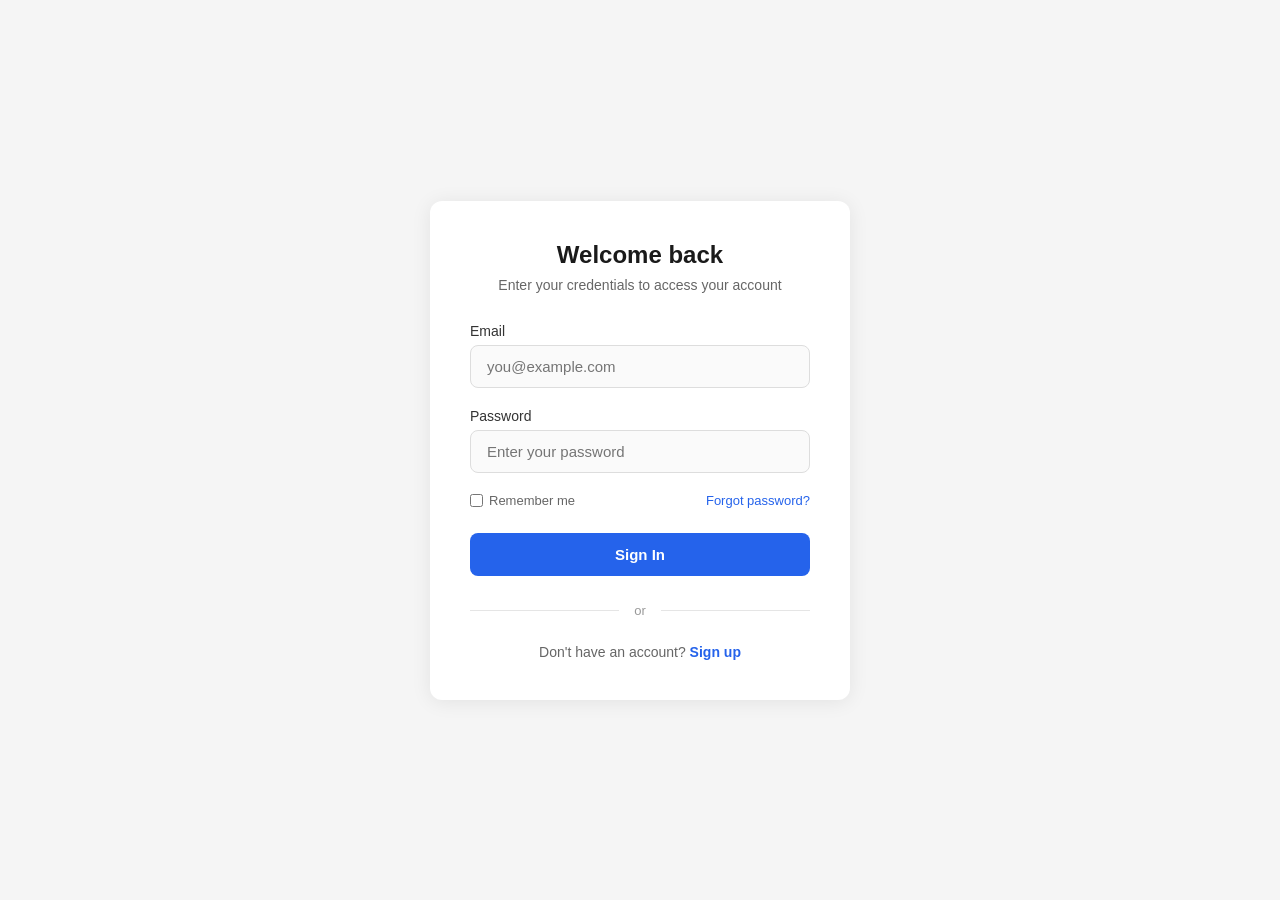
==== index.html @ 0f0fc8f6 "feat: add eye icon toggle for show/hide password in login & signup forms" ====
<!DOCTYPE html>
<html lang="en">
<head>
    <meta charset="UTF-8">
    <meta name="viewport" content="width=device-width, initial-scale=1.0">
    <title>Login & Signup</title>
    <style>
        * {
            margin: 0;
            padding: 0;
            box-sizing: border-box;
        }

        body {
            font-family: -apple-system, BlinkMacSystemFont, 'Segoe UI', Roboto, Oxygen, Ubuntu, Cantarell, sans-serif;
            background: #f5f5f5;
            min-height: 100vh;
            display: flex;
            justify-content: center;
            align-items: center;
            padding: 20px;
        }

        .auth-container {
            background: white;
            border-radius: 12px;
            box-shadow: 0 2px 20px rgba(0, 0, 0, 0.08);
            width: 100%;
            max-width: 420px;
            padding: 40px;
        }

        .auth-header {
            text-align: center;
            margin-bottom: 30px;
        }

        .auth-header h1 {
            font-size: 24px;
            color: #1a1a1a;
            margin-bottom: 8px;
            font-weight: 600;
        }

        .auth-header p {
            color: #666;
            font-size: 14px;
        }

        .form-group {
            margin-bottom: 20px;
        }

        .form-group label {
            display: block;
            margin-bottom: 6px;
            color: #333;
            font-size: 14px;
            font-weight: 500;
        }

        .form-group input {
            width: 100%;
            padding: 12px 16px;
            border: 1px solid #ddd;
            border-radius: 8px;
            font-size: 15px;
            transition: all 0.3s ease;
            outline: none;
            background: #fafafa;
        }

        .form-group input:focus {
            border-color: #2563eb;
            background: white;
            box-shadow: 0 0 0 3px rgba(37, 99, 235, 0.1);
        }

        .submit-btn {
            width: 100%;
            padding: 13px;
            background: #2563eb;
            color: white;
            border: none;
            border-radius: 8px;
            font-size: 15px;
            font-weight: 600;
            cursor: pointer;
            transition: background 0.3s ease;
            margin-top: 10px;
        }

        .submit-btn:hover {
            background: #1d4ed8;
        }

        .submit-btn:active {
            transform: scale(0.98);
        }

        .divider {
            text-align: center;
            margin: 25px 0;
            position: relative;
        }

        .divider::before {
            content: '';
            position: absolute;
            left: 0;
            top: 50%;
            width: 100%;
            height: 1px;
            background: #e5e5e5;
        }

        .divider span {
            background: white;
            padding: 0 15px;
            color: #999;
            font-size: 13px;
            position: relative;
        }

        .toggle-link {
            text-align: center;
            color: #666;
            font-size: 14px;
        }

        .toggle-link a {
            color: #2563eb;
            text-decoration: none;
            font-weight: 600;
            cursor: pointer;
        }

        .toggle-link a:hover {
            text-decoration: underline;
        }

        .form-section {
            display: none;
        }

        .form-section.active {
            display: block;
            animation: slideIn 0.4s ease;
        }

        @keyframes slideIn {
            from {
                opacity: 0;
                transform: translateY(10px);
            }
            to {
                opacity: 1;
                transform: translateY(0);
            }
        }

        .extra-options {
            display: flex;
            justify-content: space-between;
            align-items: center;
            margin: 15px 0;
            font-size: 13px;
        }

        .remember-me {
            display: flex;
            align-items: center;
            gap: 6px;
            color: #666;
        }

        .remember-me input[type="checkbox"] {
            cursor: pointer;
        }

        .forgot-password {
            color: #2563eb;
            text-decoration: none;
            cursor: pointer;
        }

        .forgot-password:hover {
            text-decoration: underline;
        }

        .error-message {
            background: #fee;
            border: 1px solid #fcc;
            color: #c33;
            padding: 10px;
            border-radius: 6px;
            font-size: 13px;
            margin-bottom: 15px;
            display: none;
        }

        .success-message {
            background: #efe;
            border: 1px solid #cfc;
            color: #3c3;
            padding: 10px;
            border-radius: 6px;
            font-size: 13px;
            margin-bottom: 15px;
            display: none;
        }

        @media (max-width: 480px) {
            .auth-container {
                padding: 30px 25px;
            }

            .auth-header h1 {
                font-size: 22px;
            }
        }
    </style>
</head>
<body>
    <div class="auth-container">
        <!-- Login Form -->
        <div id="loginSection" class="form-section active">
            <div class="auth-header">
                <h1>Welcome back</h1>
                <p>Enter your credentials to access your account</p>
            </div>

            <div id="loginError" class="error-message"></div>
            
            <form id="loginForm" onsubmit="handleLogin(event)">
                <div class="form-group">
                    <label for="loginEmail">Email</label>
                    <input type="email" id="loginEmail" placeholder="you@example.com" required>
                </div>

                <div class="form-group">
                    <label for="loginPassword">Password</label>
                    <input type="password" id="loginPassword" placeholder="Enter your password" required>
                </div>

                <div class="extra-options">
                    <label class="remember-me">
                        <input type="checkbox" id="rememberMe">
                        <span>Remember me</span>
                    </label>
                    <a class="forgot-password" onclick="alert('Password reset link would be sent to your email')">
                        Forgot password?
                    </a>
                </div>

                <button type="submit" class="submit-btn">Sign In</button>
            </form>

            <div class="divider">
                <span>or</span>
            </div>

            <div class="toggle-link">
                Don't have an account? <a onclick="showSignup()">Sign up</a>
            </div>
        </div>

        <!-- Signup Form -->
        <div id="signupSection" class="form-section">
            <div class="auth-header">
                <h1>Create an account</h1>
                <p>Sign up to get started</p>
            </div>

            <div id="signupError" class="error-message"></div>
            <div id="signupSuccess" class="success-message"></div>
            
            <form id="signupForm" onsubmit="handleSignup(event)">
                <div class="form-group">
                    <label for="signupName">Full Name</label>
                    <input type="text" id="signupName" placeholder="John Doe" required>
                </div>

                <div class="form-group">
                    <label for="signupEmail">Email</label>
                    <input type="email" id="signupEmail" placeholder="you@example.com" required>
                </div>

                <div class="form-group">
                    <label for="signupPassword">Password</label>
                    <input type="password" id="signupPassword" placeholder="Minimum 8 characters" required minlength="8">
                </div>

                <div class="form-group">
                    <label for="signupConfirm">Confirm Password</label>
                    <input type="password" id="signupConfirm" placeholder="Re-enter password" required>
                </div>

                <button type="submit" class="submit-btn">Create Account</button>
            </form>

            <div class="divider">
                <span>or</span>
            </div>

            <div class="toggle-link">
                Already have an account? <a onclick="showLogin()">Sign in</a>
            </div>
        </div>
    </div>

    <script>
        // Toggle between forms
        function showSignup() {
            document.getElementById('loginSection').classList.remove('active');
            document.getElementById('signupSection').classList.add('active');
            clearMessages();
        }

        function showLogin() {
            document.getElementById('signupSection').classList.remove('active');
            document.getElementById('loginSection').classList.add('active');
            clearMessages();
        }

        // Clear all error/success messages
        function clearMessages() {
            document.querySelectorAll('.error-message, .success-message').forEach(el => {
                el.style.display = 'none';
                el.textContent = '';
            });
        }

        // Show error message
        function showError(elementId, message) {
            const el = document.getElementById(elementId);
            el.textContent = message;
            el.style.display = 'block';
        }

        // Show success message
        function showSuccess(elementId, message) {
            const el = document.getElementById(elementId);
            el.textContent = message;
            el.style.display = 'block';
        }

        // Handle Login
        function handleLogin(e) {
            e.preventDefault();
            clearMessages();

            const email = document.getElementById('loginEmail').value;
            const password = document.getElementById('loginPassword').value;
            const remember = document.getElementById('rememberMe').checked;

            // Basic validation
            if (!email || !password) {
                showError('loginError', 'Please fill in all fields');
                return;
            }

            // Simulate authentication
            console.log('Login attempt:', { email, password, remember });
            
            // Replace this with actual authentication API call
            setTimeout(() => {
                alert(`Login successful!\n\nEmail: ${email}\nRemember me: ${remember}`);
                document.getElementById('loginForm').reset();
            }, 500);
        }

        // Handle Signup
        function handleSignup(e) {
            e.preventDefault();
            clearMessages();

            const name = document.getElementById('signupName').value.trim();
            const email = document.getElementById('signupEmail').value.trim();
            const password = document.getElementById('signupPassword').value;
            const confirm = document.getElementById('signupConfirm').value;

            // Validation
            if (!name || !email || !password || !confirm) {
                showError('signupError', 'Please fill in all fields');
                return;
            }

            if (password.length < 8) {
                showError('signupError', 'Password must be at least 8 characters long');
                return;
            }

            if (password !== confirm) {
                showError('signupError', 'Passwords do not match');
                return;
            }

            // Email format validation
            const emailRegex = /^[^\s@]+@[^\s@]+\.[^\s@]+$/;
            if (!emailRegex.test(email)) {
                showError('signupError', 'Please enter a valid email address');
                return;
            }

            // Simulate account creation
            console.log('Signup attempt:', { name, email, password });
            
            // Replace this with actual registration API call
            setTimeout(() => {
                showSuccess('signupSuccess', 'Account created successfully! Redirecting to login...');
                document.getElementById('signupForm').reset();
                
                setTimeout(() => {
                    showLogin();
                }, 2000);
            }, 500);
        }
        // === Show/Hide Password Feature ===
        const passField = document.getElementById("password");
        if (passField) {
        // Create toggle element
            const toggle = document.createElement("span");
            toggle.textContent = "Show";
            toggle.style.cursor = "pointer";
            toggle.style.marginLeft = "8px";
            toggle.style.color = "#007bff";
            
            // Insert after password field
            passField.parentNode.insertBefore(toggle, passField.nextSibling);
            
            // Toggle logic
            toggle.addEventListener("click", () => {
                if (passField.type === "password") {
                    passField.type = "text";
                    toggle.textContent = "Hide";
                } else {
                    passField.type = "password";
                    toggle.textContent = "Show";
                }
  });
}
    </script>
</body>
</html>
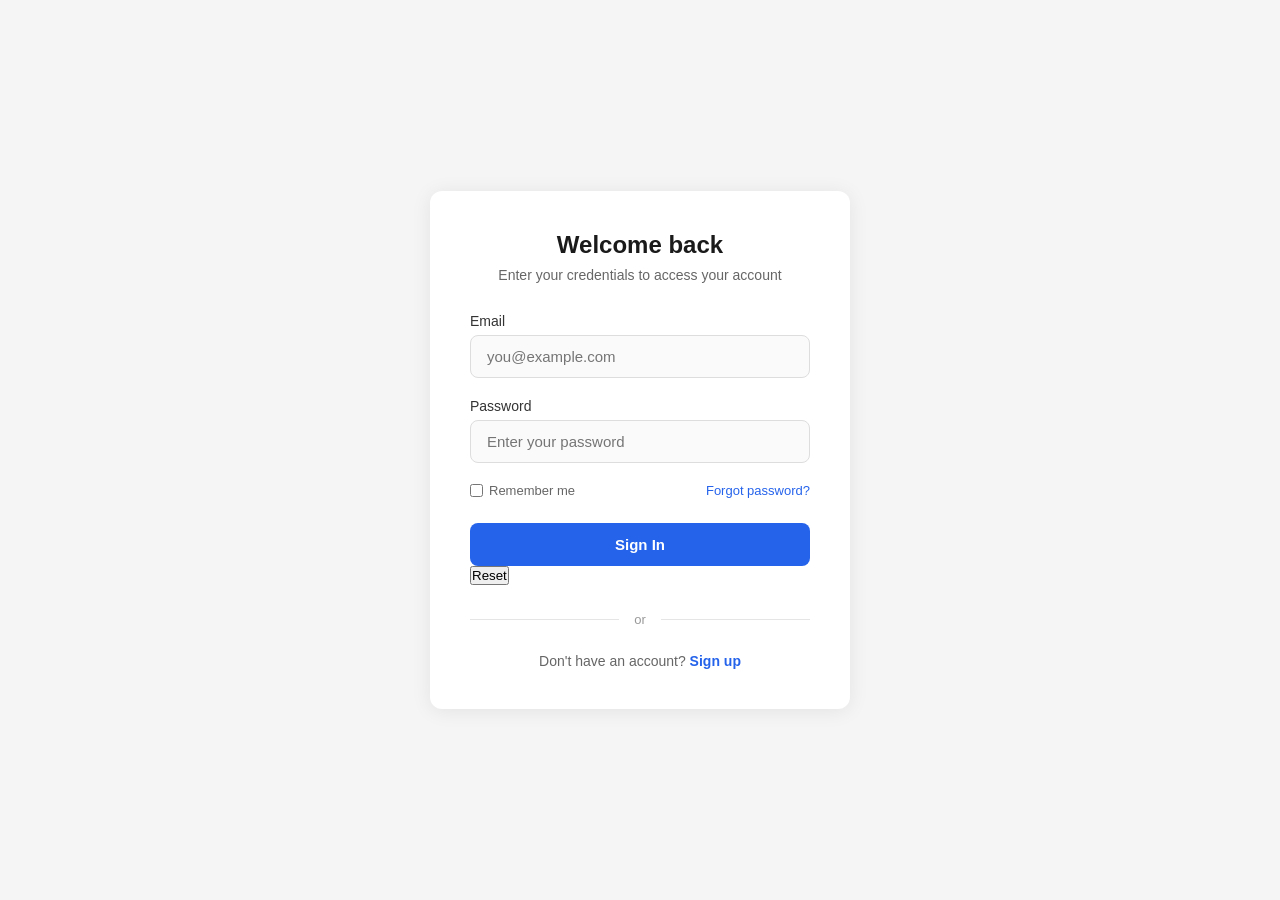
==== commit d7e87cbe: "Added Reset button to clear all input fields" ====
--- a/index.html
+++ b/index.html
@@ -254,6 +254,7 @@
                 </div>
 
                 <button type="submit" class="submit-btn">Sign In</button>
+                <button type="reset" class="btn">Reset</button>
             </form>
 
             <div class="divider">
@@ -297,6 +298,7 @@
                 </div>
 
                 <button type="submit" class="submit-btn">Create Account</button>
+                <button type="reset" class="btn">Reset</button>
             </form>
 
             <div class="divider">
@@ -416,30 +418,6 @@
                 }, 2000);
             }, 500);
         }
-        // === Show/Hide Password Feature ===
-        const passField = document.getElementById("password");
-        if (passField) {
-        // Create toggle element
-            const toggle = document.createElement("span");
-            toggle.textContent = "Show";
-            toggle.style.cursor = "pointer";
-            toggle.style.marginLeft = "8px";
-            toggle.style.color = "#007bff";
-            
-            // Insert after password field
-            passField.parentNode.insertBefore(toggle, passField.nextSibling);
-            
-            // Toggle logic
-            toggle.addEventListener("click", () => {
-                if (passField.type === "password") {
-                    passField.type = "text";
-                    toggle.textContent = "Hide";
-                } else {
-                    passField.type = "password";
-                    toggle.textContent = "Show";
-                }
-  });
-}
     </script>
 </body>
 </html>
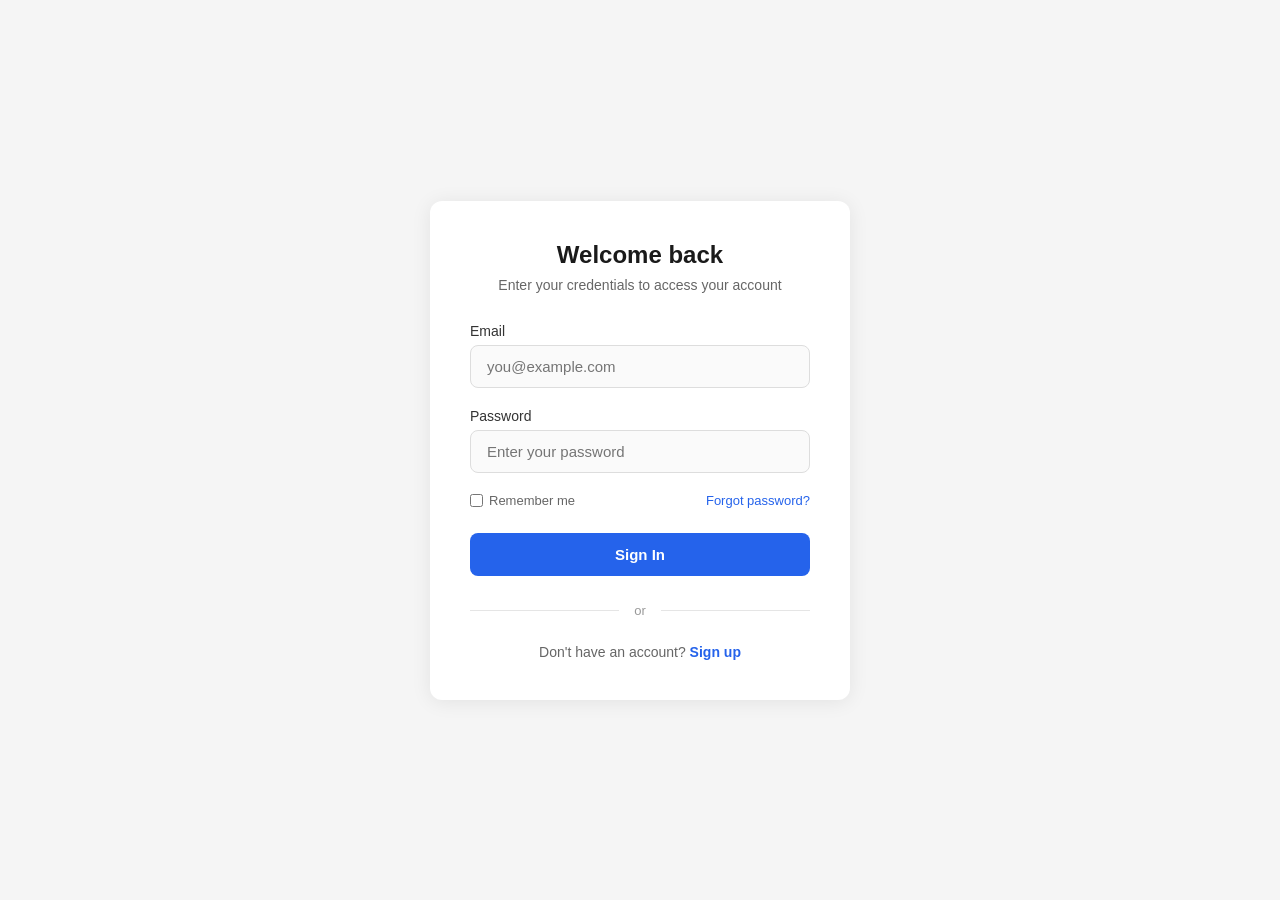
==== commit c39bd72a: "Merge pull request #21 from ergocoder/main feat: add eye icon toggle for show/hide password in login" ====
--- a/index.html
+++ b/index.html
@@ -254,7 +254,6 @@
                 </div>
 
                 <button type="submit" class="submit-btn">Sign In</button>
-                <button type="reset" class="btn">Reset</button>
             </form>
 
             <div class="divider">
@@ -298,7 +297,6 @@
                 </div>
 
                 <button type="submit" class="submit-btn">Create Account</button>
-                <button type="reset" class="btn">Reset</button>
             </form>
 
             <div class="divider">
@@ -418,6 +416,30 @@
                 }, 2000);
             }, 500);
         }
+        // === Show/Hide Password Feature ===
+        const passField = document.getElementById("password");
+        if (passField) {
+        // Create toggle element
+            const toggle = document.createElement("span");
+            toggle.textContent = "Show";
+            toggle.style.cursor = "pointer";
+            toggle.style.marginLeft = "8px";
+            toggle.style.color = "#007bff";
+            
+            // Insert after password field
+            passField.parentNode.insertBefore(toggle, passField.nextSibling);
+            
+            // Toggle logic
+            toggle.addEventListener("click", () => {
+                if (passField.type === "password") {
+                    passField.type = "text";
+                    toggle.textContent = "Hide";
+                } else {
+                    passField.type = "password";
+                    toggle.textContent = "Show";
+                }
+  });
+}
     </script>
 </body>
 </html>
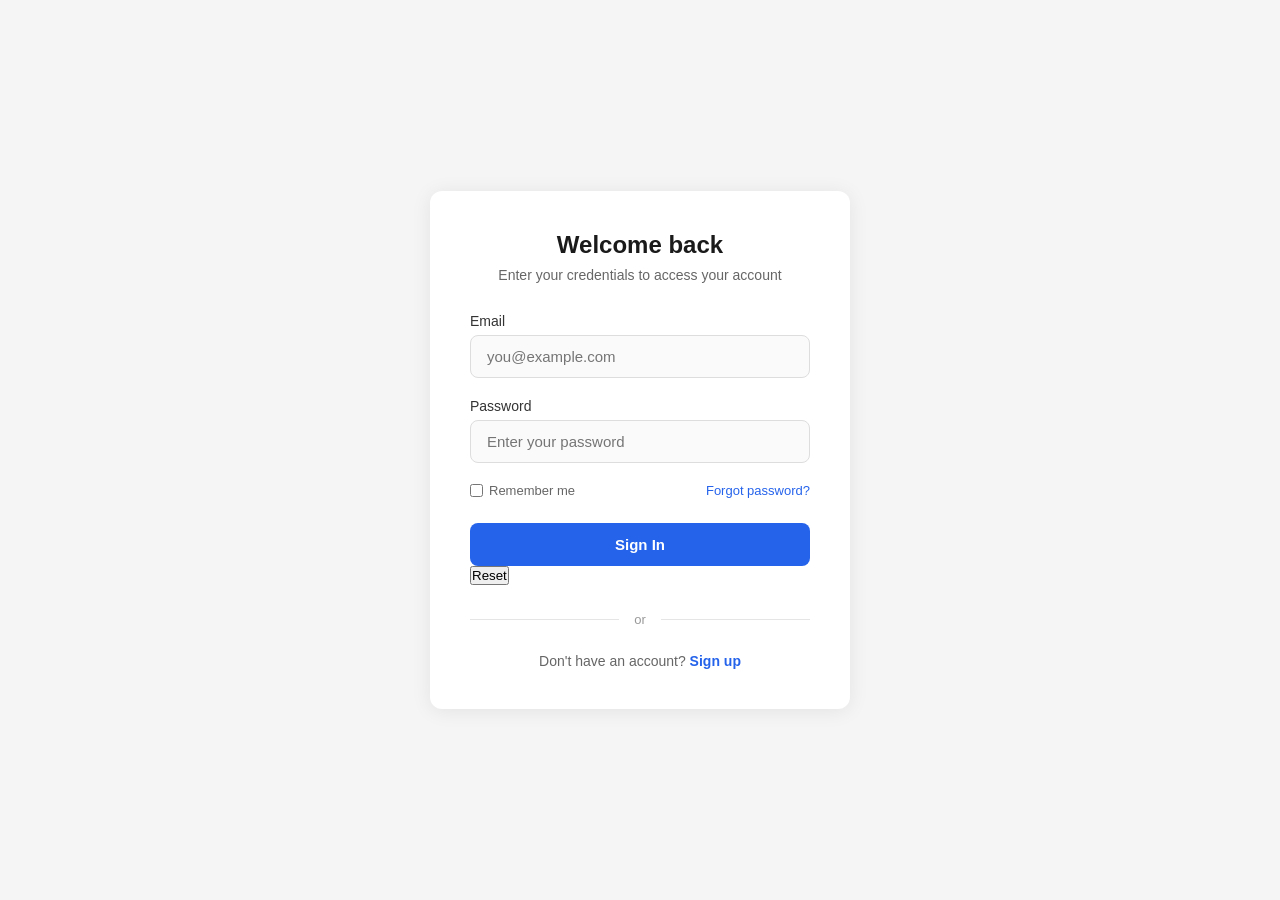
==== commit 6eb008f6: "Merge pull request #23 from ergocoder/feature/reset-button Added Reset button to clear all input fie" ====
--- a/index.html
+++ b/index.html
@@ -254,6 +254,7 @@
                 </div>
 
                 <button type="submit" class="submit-btn">Sign In</button>
+                <button type="reset" class="btn">Reset</button>
             </form>
 
             <div class="divider">
@@ -297,6 +298,7 @@
                 </div>
 
                 <button type="submit" class="submit-btn">Create Account</button>
+                <button type="reset" class="btn">Reset</button>
             </form>
 
             <div class="divider">
